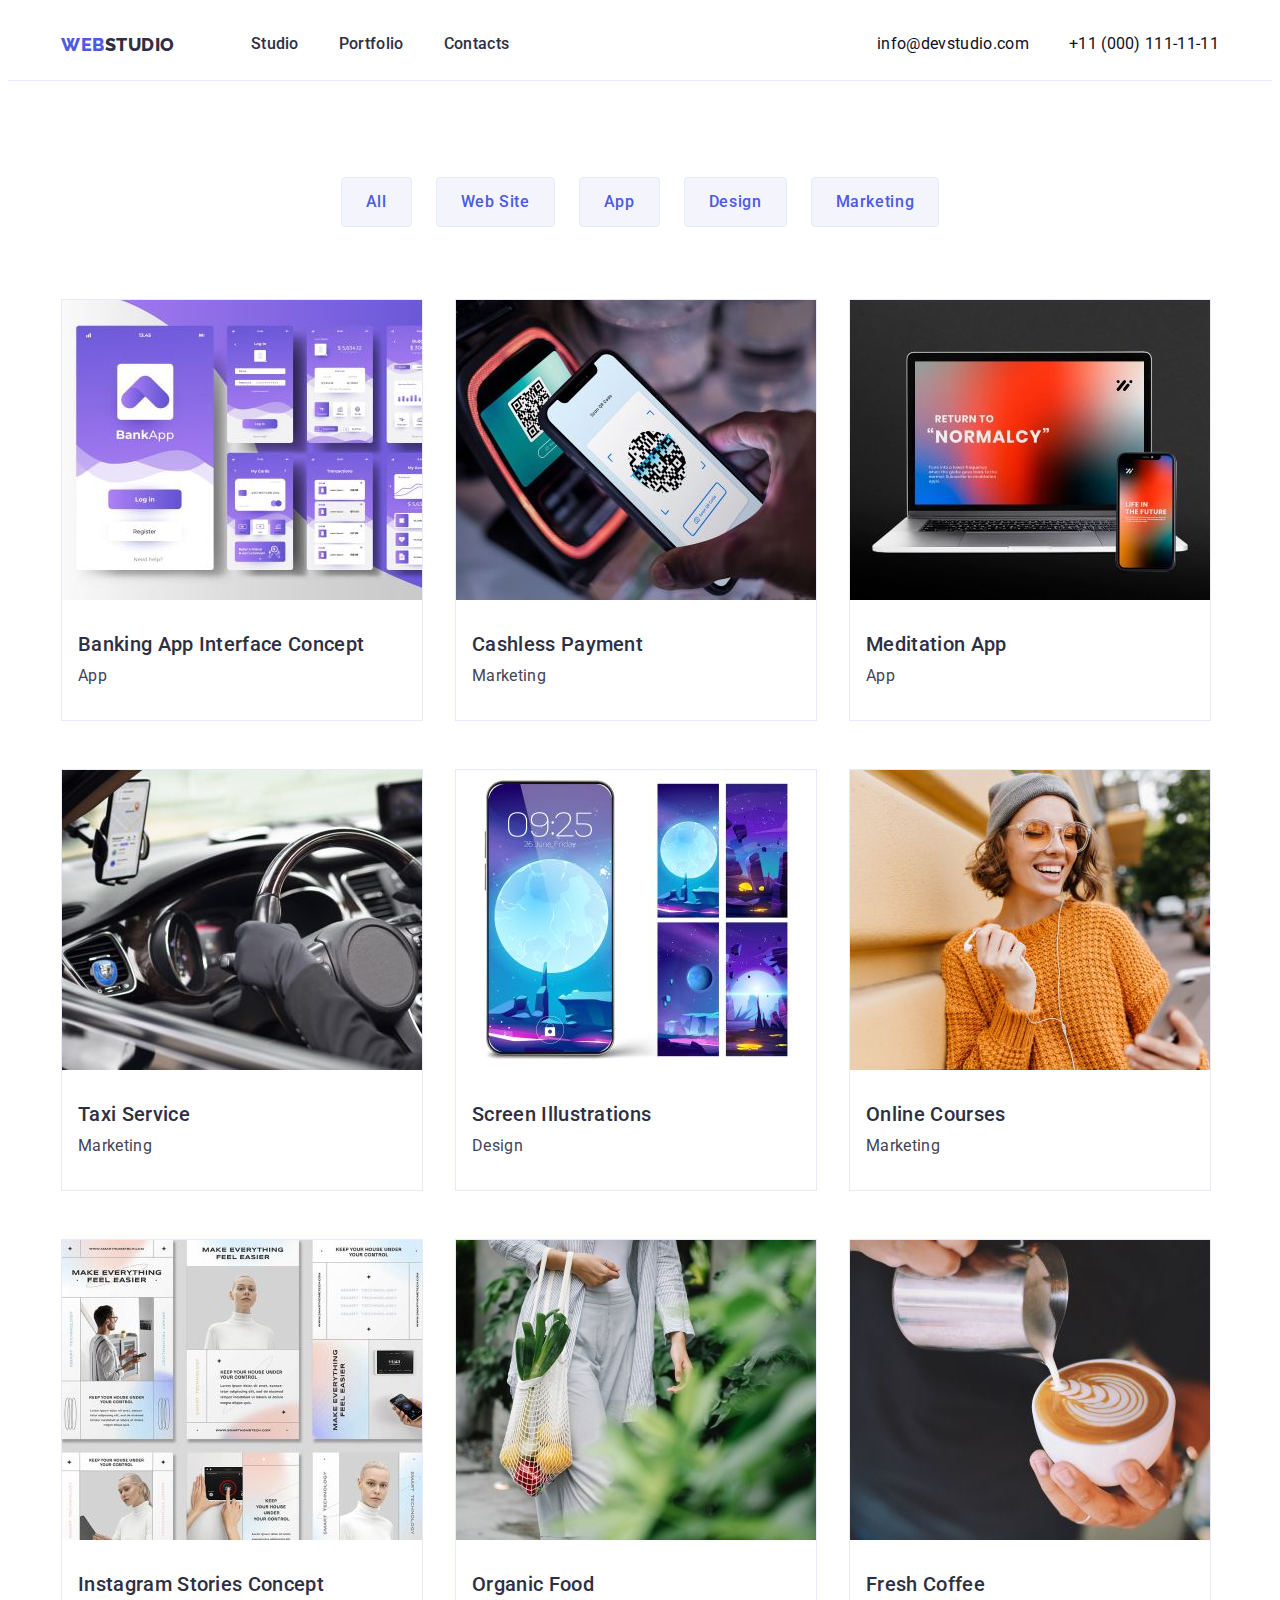
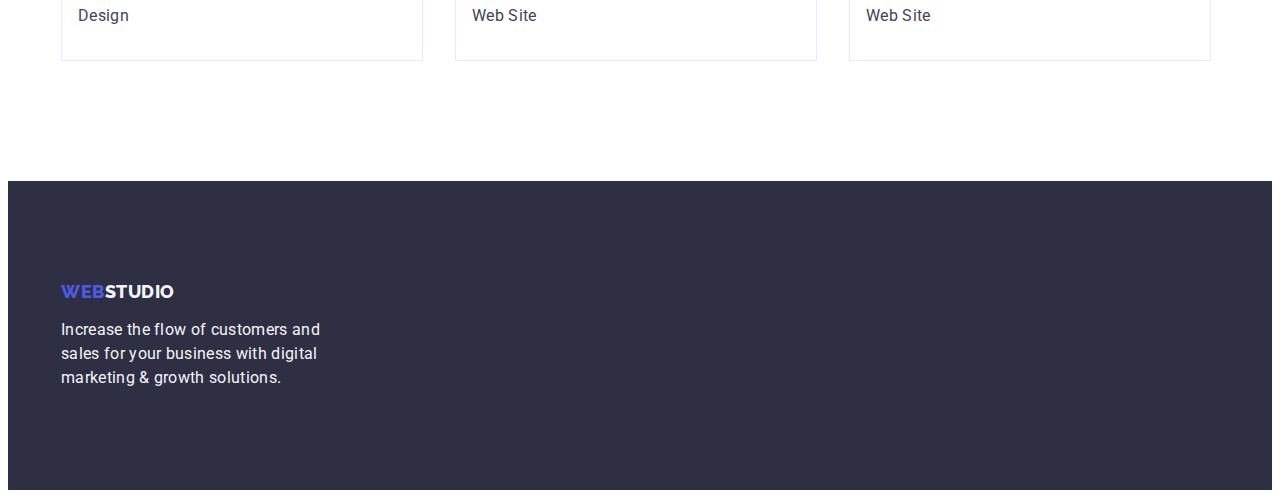
==== portfolio.html @ cfa7d6ca "previous build" ====
<!DOCTYPE html>
<html lang="en">
  <head>
    <meta charset="UTF-8" />
    <meta name="viewport" content="width=device-width, initial-scale=1.0" />
    <title>Portfolio</title>
    <link rel="preconnect" href="https://fonts.googleapis.com" />
    <link rel="preconnect" href="https://fonts.gstatic.com" crossorigin />
    <link
      href="https://fonts.googleapis.com/css2?family=Raleway:ital,wght@0,100..900;1,100..900&family=Roboto:wght@400;500;700&display=swap"
      rel="stylesheet"
    />
    <link
      rel="stylesheet"
      href="https://cdnjs.cloudflare.com/ajax/libs/modern-normalize/2.0.0/modern-normalize.min.css"
      integrity="sha512-4xo8blKMVCiXpTaLzQSLSw3KFOVPWhm/TRtuPVc4WG6kUgjH6J03IBuG7JZPkcWMxJ5huwaBpOpnwYElP/m6wg=="
      crossorigin="anonymous"
      referrerpolicy="no-referrer"
    />
    <link href="./css/styles.css" rel="stylesheet" />
  </head>
  <body>
    <!-- #region Header -->
    <header class="header">
      <div class="container">
        <a class="logo logo-dark" href="./index.html"
          ><span class="accent-color">WEB</span>STUDIO</a
        >
        <nav class="nav-contain">
          <ul class="header-navi">
            <li>
              <a class="header-nav-link" href="./index.html">Studio</a>
            </li>
            <li>
              <a class="header-nav-link" href="./portfolio.html">Portfolio</a>
            </li>
            <li>
              <a class="header-nav-link" href="./contacts.html/">Contacts</a>
            </li>
          </ul>
        </nav>
        <address class="header-adress-wrapper">
          <ul class="header-add">
            <li>
              <a class="header-address" href="mailto:info@devstudio.com"
                >info@devstudio.com</a
              >
            </li>
            <li>
              <a class="header-address" href="tel:+110001111111"
                >+11 (000) 111-11-11</a
              >
            </li>
          </ul>
        </address>
      </div>
    </header>
    <!-- #endregion -->
    <main>
      <!-- #region Buttons  -->
      <section class="buttons">
        <div class="container">
          <h1 class="visually-hidden">
            Portfolio of great development projects of our studio
          </h1>
          <ul class="buttons-wrapper">
            <li>
              <button class="portfolio-button" type="button">All</button>
            </li>
            <li>
              <button class="portfolio-button" type="button">Web Site</button>
            </li>
            <li>
              <button class="portfolio-button" type="button">App</button>
            </li>
            <li>
              <button class="portfolio-button" type="button">Design</button>
            </li>
            <li>
              <button class="portfolio-button" type="button">Marketing</button>
            </li>
          </ul>
        
        </div>
        <!-- #endregion -->
          <div class="container">
            <ul class="portfolio-cards-wrapper">
              <li class="portfolio-card">
                <img
                  src="./images/portfolio_pic-1.jpg"
                  width="360"
                  height="300"
                  alt="Application screenshot"
                />
                <div class="portfolio-card-text">
                  <h2 class="section-subheader">Banking App Interface Concept</h2>
                  <p class="portfolio-description">App</p>
                </div>
              </li>
              <li class="portfolio-card">
                <img
                  src="./images/portfolio_pic-2.jpg"
                  width="360"
                  height="300"
                  alt="Phone used to pay"
                />
                <div class="portfolio-card-text">
                  <h2 class="section-subheader">Cashless Payment</h2>
                  <p class="portfolio-description">Marketing</p>
                </div>
              </li>
              <li class="portfolio-card">
                <img
                  src="./images/portfolio_pic-3.jpg"
                  width="360"
                  height="300"
                  alt="Laptop and phone"
                />
                <div class="portfolio-card-text">
                  <h2 class="section-subheader">Meditation App</h2>
                  <p class="portfolio-description">App</p>
                </div>
              </li>
              <li class="portfolio-card">
                <img
                  src="./images/portfolio_pic-4.jpg"
                  width="360"
                  height="300"
                  alt="Taxi drivers seat"
                />
                <div class="portfolio-card-text">
                  <h2 class="section-subheader">Taxi Service</h2>
                  <p class="portfolio-description">Marketing</p>
                </div>
              </li>
              <li class="portfolio-card">
                <img
                  src="./images/portfolio_pic-5.jpg"
                  width="360"
                  height="300"
                  alt="Phone with a moon illustration"
                />
                <div class="portfolio-card-text">
                  <h2 class="section-subheader">Screen Illustrations</h2>
                  <p class="portfolio-description">Design</p>
                </div>
              </li>
              <li class="portfolio-card">
                <img
                  src="./images/portfolio_pic-6.jpg"
                  width="360"
                  height="300"
                  alt="Girl learning on the phone"
                />
                <div class="portfolio-card-text">
                  <h2 class="section-subheader">Online Courses</h2>
                  <p class="portfolio-description">Marketing</p>
                </div>
              </li>
              <li class="portfolio-card">
                <img
                  src="./images/portfolio_pic-7.jpg"
                  width="360"
                  height="300"
                  alt="Instagram stories screenshot"
                />
                <div class="portfolio-card-text">
                  <h2 class="section-subheader">Instagram Stories Concept</h2>
                  <p class="portfolio-description">Design</p>
                </div>
              </li>
              <li class="portfolio-card">
                <img
                  src="./images/portfolio_pic-8.jpg"
                  width="360"
                  height="300"
                  alt="Girl bringing vegetables in a bag"
                />
                <div class="portfolio-card-text">
                  <h2 class="section-subheader">Organic Food</h2>
                  <p class="portfolio-description">Web Site</p>
                </div>
              </li>
              <li class="portfolio-card">
                <img
                  src="./images/portfolio_pic-9.jpg"
                  width="360"
                  height="300"
                  alt="Coffe with latte art"
                />
                <div class="portfolio-card-text">
                  <h2 class="section-subheader">Fresh Coffee</h2>
                  <p class="portfolio-description">Web Site</p>
                </div>
              </li>
            </ul>
          </div>
        </section>

    <!-- #region Footer -->
    <footer class="footer">
      <div class="container">
        <a class="logo logo-light" href="./index.html"
          ><span class="accent-color">WEB</span>STUDIO</a
        >
        <p class="footer-text">
          Increase the flow of customers and sales for your business with
          digital marketing & growth solutions.
        </p>
      </div>
    </footer>
    <!-- #endregion -->
  </body>
</html>
---- css/styles.css ----
:root {
    --primary-header-background-cl: #2e2f42;
    --primary-text-cl: #0e0f25;
    --button-link-active-cl: #404bbf;
    --footer-white-cl: #f4f4fd;
    --logo-button-purple-cl: #4d5ae5;
    --subheader-description-cl: #434455;
    --base-fonts: Roboto, sans-serif;

}
body {
    font-family: var(--base-fonts);
    background-color: #fff;
    line-height: 1.5;
    font-size: 16px;
    letter-spacing: 0.02em;
    color:var(--primary-text-cl)
}

h1,
h2,
h3,
h4,
h5,
h6,
p {
    margin: 0;
}

ul,ol {
    list-style: none;
    text-decoration: none;
    margin: 0;
    padding-left: 0;
}
a {
    text-decoration: none;
}

button {
    cursor: pointer;
    font-family: Roboto, sans-serif;
}

img {
    display: block;
}

.container {
    max-width: 1158px;
    padding-left: 15px;
    padding-right: 15px;
    margin: 0 auto;

}

.visually-hidden {
    position: absolute;
    width: 1px;
    height: 1px;
    margin: -1px;
    border: 0;
    padding: 0;
    white-space: nowrap;
    clip-path: inset(100%);
    clip: rect(0 0 0 0);
    overflow: hidden;
}
a:hover {
    color:var(--button-link-active-cl)
}
a:focus {
    color:var(--button-link-active-cl)
}

.hero {
    background-color: var(--primary-header-background-cl);
    padding: 188px 0px;
}
.hero-title {
    color: #fff;
    text-align: center;
    font-weight: 700;
    font-size: 56px;
    line-height: 1.07143;
    max-width: 496px;
}

.hero-button {
    background-color: var(--logo-button-purple-cl);
    font-weight: 500;
    border: none;
    letter-spacing: 0.04em;
    color: #fff;
    font-family: Roboto, sans-serif;;
    line-height: 1.5;
    width: 169px;
    border-radius: 4px;
    padding: 16px 32px;
    white-space: nowrap;
    box-shadow: 0 4px 4px 0 rgba(0, 0, 0, 0.15);
}


    
.hero-wrapper {
    display: flex;
    flex-direction: column;
    gap: 48px;
    align-items: center;
    
}


.hero-button:hover {
    background-color: var(--button-link-active-cl);
}
.hero-button:focus {
    background-color: var(--button-link-active-cl);
}

.main-points {
    padding: 120px 0px;
}

.main-points-wrapper {
    display: flex;
    gap: 24px;
}

.main-points-h3 {
    margin-bottom: 8px;
}

.services {
    padding-bottom: 120px;
}

.services-wrapper {
    display: flex;
    margin-bottom: 120px;
    gap: 72px;
    flex-direction: column;
}

.services-header {
    margin-bottom: 72px;
}

.servicer-pictures-wrapper {
    display: flex;
    gap: 24px;

}

.logo {
    font-weight: 800;
    font-size: 18px;
    line-height: 1.16667;
    letter-spacing: 0.03em;
    text-transform: uppercase;
    font-family: "Raleway";
}
.logo-dark {
    color: var(--primary-header-background-cl);
    margin-right: 76px;
    
}
.logo-light {
    color: var(--footer-white-cl);
    margin-bottom: 16px;
    display: inline-block;
}
.accent-color {
    color: var(--logo-button-purple-cl);
}

.header {
    border-bottom: 1px solid #e7e9fc;
}

.header-adress-wrapper {
    margin-left: auto;
}

.header .container {
     display: flex;
     align-items: center;
}  

.header-nav-link {
    display:block;
    padding-top: 24px;
    padding-bottom: 24px;
    background-color: #fff;
    font-weight: 500;
    color: var(--primary-header-background-cl);
    
}
.nav-contain {
    display: flex;
    align-items: center;
}
.header-address {
    color:var(--primary-text-cl);
    font-style: normal;
    display: block;
    padding-top: 24px;
    padding-bottom: 24px;

    
}
.header-navi {
    display: flex;
    align-items: center;
    gap: 40px;
}
.header-add {
    display: flex;
    align-items: center;
    gap: 40px;
}
.footer {
    background-color: var(--primary-header-background-cl);
    color: var(--footer-white-cl);
    padding-top: 100px;
    padding-bottom: 100px;
}
    
.footer-text {
    max-width: 264px;
}

.section-team {
    background-color: var(--footer-white-cl);
    padding: 120px 0px;
}

.team-subheader {
    font-weight: 500;
    font-size: 20px;
    line-height: 1.2;
    color: var(--primary-header-background-cl);
}

.team-description {
    font-size: 16px;
    color: var(--subheader-description-cl);
}
.team-wrapper {
    display: flex;
    align-items: center;
    gap: 24px;

}
.team-card {
    border-radius: 0 0 4px 4px;
    width: 264px;
    box-shadow: 0 2px 1px 0 rgba(46, 47, 66, 0.08), 0 1px 1px 0 rgba(46, 47, 66, 0.16), 0 1px 6px 0 rgba(46, 47, 66, 0.08);
    background: #fff;
    background-color: #fff;
    text-align: center;
    margin-top: 72px;
    margin-bottom: 120px;
}

.teamcard-textbox {
    display: flex;
    flex-direction: column;
    padding: 0px 32px;
    padding: 32px 16px;
    background-color: #fff;
    gap: 8px;
}

.section-header {
    font-weight: 700;
    font-size: 36px;
    line-height: 1.11111;
    text-transform: capitalize;
    text-align: center;
    color: var(--primary-header-background-cl);
}
.section-subheader {
    font-weight: 500;
    font-size: 20px;
    line-height: 1.2;
    color: var(--primary-header-background-cl);
}
.subheader-description {
    color: var(--subheader-description-cl);
    background-color: #fff;
}

.buttons {
    padding-top: 96px;
    padding-bottom: 120px;
}

.buttons-wrapper {
    display: flex;
    justify-content: center;
    gap: 24px;
    margin-bottom: 72px;
}

.portfolio-button {
    color: var(--logo-button-purple-cl);
    font-weight: 500;
    font-size: 16px;
    line-height: 1.5;
    letter-spacing: 0.04em;
    text-align: center;
    background-color: var(--footer-white-cl);
    font-family: var(--base-fonts);
    white-space: nowrap;
    padding: 12px 24px;
    border: 1px solid #e7e9fc;
    border-radius: 4px;
}

.portfolio-cards-wrapper {
    display: grid;
    grid-template-columns: repeat(3, 1fr);
    grid-row-gap: 48px;
    grid-column-gap: 24px;
}

.portfolio-card {
    display: flex;
    flex-direction: column;
    border: 1px solid #e7e9fc;
    width: 360px;
    overflow: hidden;
}

.portfolio-card-text {
    display: flex;
    flex-direction: column;
    padding-left: 16px;
    padding-bottom: 32px;
    padding-top: 32px;
    gap: 8px;
}

.portfolio-description {
    font-size: 16px;
    color: var(--subheader-description-cl);
}

.portfolio-button:hover{
   color: #fff;
   background-color: var(--button-link-active-cl); 
}
.portfolio-button:focus{
   color: #fff;
   background-color: var(--button-link-active-cl); 
}
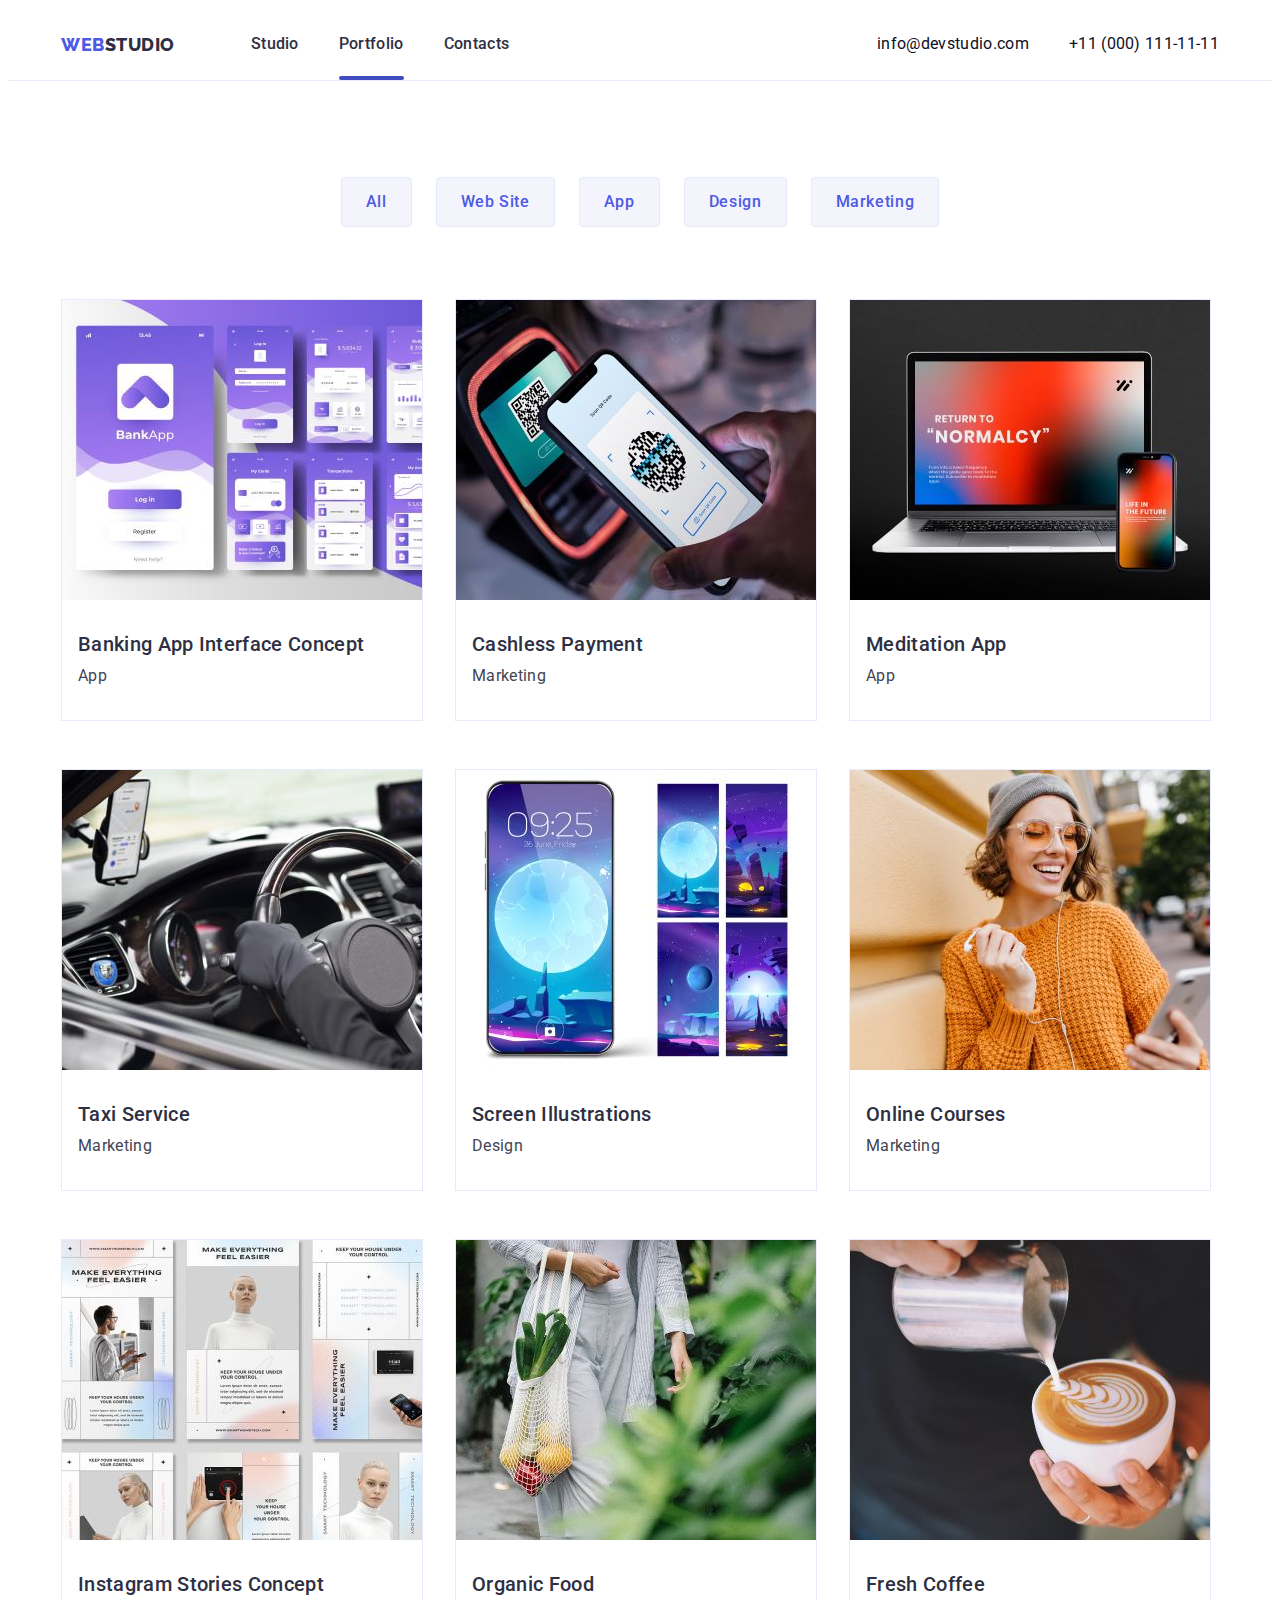
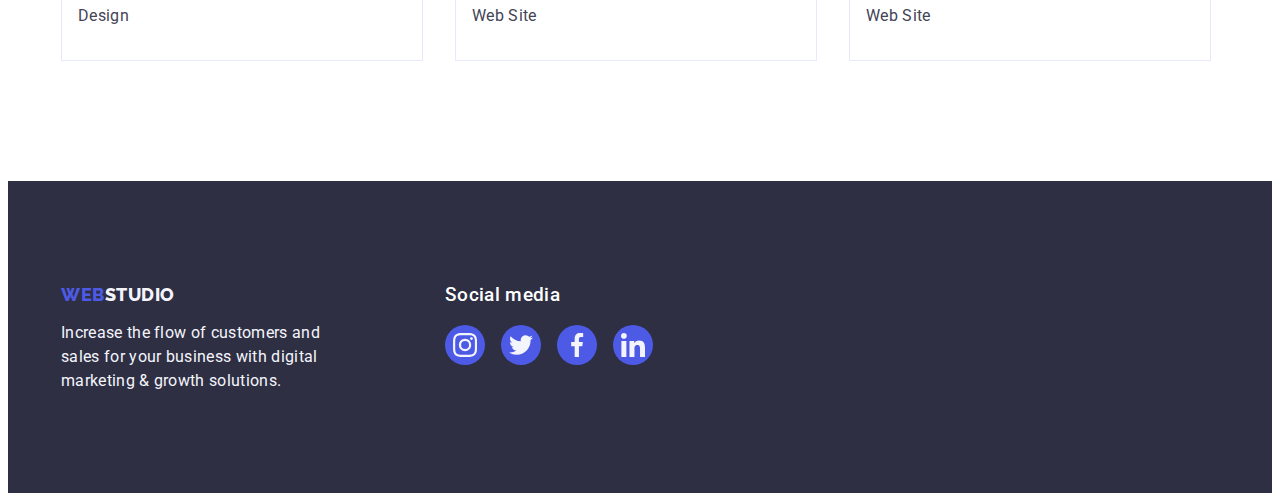
==== commit 0d55868d: "new elements" ====
--- a/portfolio.html
+++ b/portfolio.html
@@ -20,7 +20,7 @@
     <link href="./css/styles.css" rel="stylesheet" />
   </head>
   <body>
-    <!-- #region Header -->
+   <!-- #region Header -->
     <header class="header">
       <div class="container">
         <a class="logo logo-dark" href="./index.html"
@@ -28,13 +28,13 @@
         >
         <nav class="nav-contain">
           <ul class="header-navi">
-            <li>
+            <li class="header-navigation-wrapper">
               <a class="header-nav-link" href="./index.html">Studio</a>
             </li>
-            <li>
-              <a class="header-nav-link" href="./portfolio.html">Portfolio</a>
-            </li>
-            <li>
+            <li class="header-navigation-wrapper">
+              <a class="header-nav-link current" href="./portfolio.html">Portfolio</a>
+            </li>
+            <li class="header-navigation-wrapper">
               <a class="header-nav-link" href="./contacts.html/">Contacts</a>
             </li>
           </ul>
@@ -56,6 +56,7 @@
       </div>
     </header>
     <!-- #endregion -->
+
     <main>
       <!-- #region Buttons  -->
       <section class="buttons">
@@ -83,111 +84,157 @@
         
         </div>
         <!-- #endregion -->
-          <div class="container">
+        <!-- #region Portfolio-Cards -->
+        <div class="container">
             <ul class="portfolio-cards-wrapper">
               <li class="portfolio-card">
-                <img
-                  src="./images/portfolio_pic-1.jpg"
-                  width="360"
-                  height="300"
-                  alt="Application screenshot"
-                />
+                <div class="portfolio-card-image-wrapper">
+                  <img
+                    src="./images/portfolio_pic-1.jpg"
+                    width="360"
+                    height="300"
+                    alt="Application screenshot"
+                  />
+                  <div class="overlay">
+                    <p class="overlay-text">14 Stylish and User-Friendly App Design Concepts · Task Manager App · Calorie Tracker App · Exotic Fruit Ecommerce App · Cloud Storage App </p>
+                  </div>
+                </div>
                 <div class="portfolio-card-text">
                   <h2 class="section-subheader">Banking App Interface Concept</h2>
                   <p class="portfolio-description">App</p>
                 </div>
               </li>
               <li class="portfolio-card">
-                <img
-                  src="./images/portfolio_pic-2.jpg"
-                  width="360"
-                  height="300"
-                  alt="Phone used to pay"
-                />
+                <div class="portfolio-card-image-wrapper">
+                  <img
+                    src="./images/portfolio_pic-2.jpg"
+                    width="360"
+                    height="300"
+                    alt="Phone used to pay"
+                  />
+                  <div class="overlay">
+                    <p class="overlay-text">14 Stylish and User-Friendly App Design Concepts · Task Manager App · Calorie Tracker App · Exotic Fruit Ecommerce App · Cloud Storage App</p>
+                  </div>
+                </div>
                 <div class="portfolio-card-text">
                   <h2 class="section-subheader">Cashless Payment</h2>
                   <p class="portfolio-description">Marketing</p>
                 </div>
               </li>
               <li class="portfolio-card">
-                <img
-                  src="./images/portfolio_pic-3.jpg"
-                  width="360"
-                  height="300"
-                  alt="Laptop and phone"
-                />
+                <div class="portfolio-card-image-wrapper">
+                  <img
+                    src="./images/portfolio_pic-3.jpg"
+                    width="360"
+                    height="300"
+                    alt="Laptop and phone"
+                  />
+                  <div class="overlay">
+                    <p class="overlay-text">14 Stylish and User-Friendly App Design Concepts · Task Manager App · Calorie Tracker App · Exotic Fruit Ecommerce App · Cloud Storage App</p>
+                  </div>
+                </div>
                 <div class="portfolio-card-text">
                   <h2 class="section-subheader">Meditation App</h2>
                   <p class="portfolio-description">App</p>
                 </div>
               </li>
               <li class="portfolio-card">
-                <img
-                  src="./images/portfolio_pic-4.jpg"
-                  width="360"
-                  height="300"
-                  alt="Taxi drivers seat"
-                />
+                <div class="portfolio-card-image-wrapper">
+                  <img
+                    src="./images/portfolio_pic-4.jpg"
+                    width="360"
+                    height="300"
+                    alt="Taxi drivers seat"
+                  />
+                  <div class="overlay">
+                    <p class="overlay-text">14 Stylish and User-Friendly App Design Concepts · Task Manager App · Calorie Tracker App · Exotic Fruit Ecommerce App · Cloud Storage App</p>
+                  </div>
+                </div>
                 <div class="portfolio-card-text">
                   <h2 class="section-subheader">Taxi Service</h2>
                   <p class="portfolio-description">Marketing</p>
                 </div>
               </li>
               <li class="portfolio-card">
-                <img
-                  src="./images/portfolio_pic-5.jpg"
-                  width="360"
-                  height="300"
-                  alt="Phone with a moon illustration"
-                />
+                <div class="portfolio-card-image-wrapper">
+                  <img
+                    src="./images/portfolio_pic-5.jpg"
+                    width="360"
+                    height="300"
+                    alt="Phone with a moon illustration"
+                  />
+                  <div class="overlay">
+                    <p class="overlay-text">14 Stylish and User-Friendly App Design Concepts · Task Manager App · Calorie Tracker App · Exotic Fruit Ecommerce App · Cloud Storage App</p>
+                  </div>
+                </div>
                 <div class="portfolio-card-text">
                   <h2 class="section-subheader">Screen Illustrations</h2>
                   <p class="portfolio-description">Design</p>
                 </div>
               </li>
               <li class="portfolio-card">
-                <img
-                  src="./images/portfolio_pic-6.jpg"
-                  width="360"
-                  height="300"
-                  alt="Girl learning on the phone"
-                />
+                <div class="portfolio-card-image-wrapper">
+                  <img
+                    src="./images/portfolio_pic-6.jpg"
+                    width="360"
+                    height="300"
+                    alt="Girl learning on the phone"
+                  />
+                  <div class="overlay">
+                    <p class="overlay-text">14 Stylish and User-Friendly App Design Concepts · Task Manager App · Calorie Tracker App · Exotic Fruit Ecommerce App · Cloud Storage App</p>
+                  </div>
+                </div>
                 <div class="portfolio-card-text">
                   <h2 class="section-subheader">Online Courses</h2>
                   <p class="portfolio-description">Marketing</p>
                 </div>
               </li>
               <li class="portfolio-card">
-                <img
-                  src="./images/portfolio_pic-7.jpg"
-                  width="360"
-                  height="300"
-                  alt="Instagram stories screenshot"
-                />
+                <div class="portfolio-card-image-wrapper">
+                  <img
+                    src="./images/portfolio_pic-7.jpg"
+                    width="360"
+                    height="300"
+                    alt="Instagram stories screenshot"
+                  />
+                  <div class="overlay">
+                    <p class="overlay-text">14 Stylish and User-Friendly App Design Concepts · Task Manager App · Calorie Tracker App · Exotic Fruit Ecommerce App · Cloud Storage App</p>
+                  </div>
+                </div>
                 <div class="portfolio-card-text">
                   <h2 class="section-subheader">Instagram Stories Concept</h2>
                   <p class="portfolio-description">Design</p>
                 </div>
               </li>
               <li class="portfolio-card">
-                <img
-                  src="./images/portfolio_pic-8.jpg"
-                  width="360"
-                  height="300"
-                  alt="Girl bringing vegetables in a bag"
-                />
+                <div class="portfolio-card-image-wrapper">
+                  <img
+                    src="./images/portfolio_pic-8.jpg"
+                    width="360"
+                    height="300"
+                    alt="Girl bringing vegetables in a bag"
+                  />
+                  <div class="overlay">
+                    <p class="overlay-text">14 Stylish and User-Friendly App Design Concepts · Task Manager App · Calorie Tracker App · Exotic Fruit Ecommerce App · Cloud Storage App</p>
+                  </div>
+                </div>
                 <div class="portfolio-card-text">
                   <h2 class="section-subheader">Organic Food</h2>
                   <p class="portfolio-description">Web Site</p>
                 </div>
               </li>
               <li class="portfolio-card">
-                <img
-                  src="./images/portfolio_pic-9.jpg"
-                  width="360"
-                  height="300"
-                  alt="Coffe with latte art"
-                />
+                <div class="portfolio-card-image-wrapper">
+                  <img
+                    src="./images/portfolio_pic-9.jpg"
+                    width="360"
+                    height="300"
+                    alt="Coffe with latte art"
+                  />
+                  <div class="overlay">
+                    <p class="overlay-text">14 Stylish and User-Friendly App Design Concepts · Task Manager App · Calorie Tracker App · Exotic Fruit Ecommerce App · Cloud Storage App</p>
+                  </div>
+                </div>
                 <div class="portfolio-card-text">
                   <h2 class="section-subheader">Fresh Coffee</h2>
                   <p class="portfolio-description">Web Site</p>
@@ -196,19 +243,56 @@
             </ul>
           </div>
         </section>
+    <!-- #endregion -->
 
     <!-- #region Footer -->
     <footer class="footer">
-      <div class="container">
-        <a class="logo logo-light" href="./index.html"
-          ><span class="accent-color">WEB</span>STUDIO</a
-        >
-        <p class="footer-text">
-          Increase the flow of customers and sales for your business with
-          digital marketing & growth solutions.
-        </p>
+      <div class="container footer-wrapper">
+        <div>
+          <a class="logo logo-light" href="./index.html"
+            ><span class="accent-color">WEB</span>STUDIO</a
+          >
+          <p class="footer-text">
+            Increase the flow of customers and sales for your business with
+            digital marketing & growth solutions.
+          </p>
+        </div>
+        <div>
+          <h3 class="socials-text">Social media</h3>
+          <ul class="socials-icons-wrapper">
+            <li>
+              <a class="socials-icons-box" href="https://www.instagram.com/">
+                <svg class="socials-icons" width="24px" height="24px">
+                  <use href="./images/icons.svg#icon-instagram-1"></use>
+                </svg>
+              </a>
+            </li>
+            <li>
+              <a class="socials-icons-box" href="">
+                <svg class="socials-icons" width="24px" height="24px">
+                  <use href="./images/icons.svg#icon-twitter-1"></use>
+                </svg>
+              </a>
+            </li>
+            <li>
+              <a class="socials-icons-box" href="https://www.facebook.com/">
+                <svg class="socials-icons" width="24px" height="24px">
+                  <use href="./images/icons.svg#icon-facebook-1"></use>
+                </svg>
+              </a>
+            </li>
+            <li>
+              <a class="socials-icons-box" href="https://www.linkedin.com/">
+                <svg class="socials-icons" width="24px" height="24px">
+                  <use href="./images/icons.svg#icon-linkedin-1"></use>
+                </svg>
+              </a>
+            </li>
+          </ul>
+        </div>
       </div>
     </footer>
     <!-- #endregion -->
+    <script src="./js/modal.js"></script>
   </body>
 </html>
--- a/css/styles.css
+++ b/css/styles.css
@@ -6,8 +6,11 @@
     --logo-button-purple-cl: #4d5ae5;
     --subheader-description-cl: #434455;
     --base-fonts: Roboto, sans-serif;
-
-}
+    --transition: 250ms cubic-bezier(0.4, 0, 0.2, 1);
+
+}
+
+/* #region Basic classes */
 body {
     font-family: var(--base-fonts);
     background-color: #fff;
@@ -35,6 +38,8 @@
 }
 a {
     text-decoration: none;
+    transition: var(--transition);
+    transition-property: color;
 }
 
 button {
@@ -72,10 +77,20 @@
 a:focus {
     color:var(--button-link-active-cl)
 }
-
+/* #endregion */
+
+/* #region Hero */
 .hero {
-    background-color: var(--primary-header-background-cl);
+    max-width: 1440px;
+    margin: 0 auto; 
+    background-image: linear-gradient(rgba(46, 47, 66, 0.7),
+                rgba(46, 47, 66, 0.7)), url(../images/hero-bg.jpg);
+    background-repeat: no-repeat;
+    background-position: center;
+    background-size: cover;
     padding: 188px 0px;
+
+
 }
 .hero-title {
     color: #fff;
@@ -99,6 +114,8 @@
     padding: 16px 32px;
     white-space: nowrap;
     box-shadow: 0 4px 4px 0 rgba(0, 0, 0, 0.15);
+    transition: var(--transition);
+    transition-property: background-color;
 }
 
 
@@ -118,7 +135,9 @@
 .hero-button:focus {
     background-color: var(--button-link-active-cl);
 }
-
+/* #endregion */
+
+/* #region Main points */
 .main-points {
     padding: 120px 0px;
 }
@@ -131,6 +150,24 @@
 .main-points-h3 {
     margin-bottom: 8px;
 }
+
+.main-points-icon-box {
+    border-radius: 4px;
+    width: 264px;
+    height: 112px;
+    background: var(--footer-white-cl);
+    padding: 24px 100px;
+    align-items: center;
+    justify-items: center;
+    margin-bottom: 8px;
+}
+
+.main-points-icon {}
+
+
+/* #endregion */
+
+/* #region Services */
 
 .services {
     padding-bottom: 120px;
@@ -150,9 +187,11 @@
 .servicer-pictures-wrapper {
     display: flex;
     gap: 24px;
-
-}
-
+    
+}
+/* #endregion */
+
+/* #region Logo */
 .logo {
     font-weight: 800;
     font-size: 18px;
@@ -174,7 +213,9 @@
 .accent-color {
     color: var(--logo-button-purple-cl);
 }
-
+/* #endregion */
+
+/* #region Header */
 .header {
     border-bottom: 1px solid #e7e9fc;
 }
@@ -184,8 +225,8 @@
 }
 
 .header .container {
-     display: flex;
-     align-items: center;
+    display: flex;
+    align-items: center;
 }  
 
 .header-nav-link {
@@ -207,9 +248,29 @@
     display: block;
     padding-top: 24px;
     padding-bottom: 24px;
-
-    
-}
+    
+    
+}
+
+.header-navigation-wrapper {
+    position: relative;
+}
+
+.header-nav-link::after {
+    color: transparent;
+    width: 100%;
+    content: "";
+    position: absolute;
+    border-radius: 2px;
+    height: 4px;
+    bottom: 0;
+    left: 0;
+}
+
+.header-nav-link.current::after {
+    background: var(--button-link-active-cl);
+}
+
 .header-navi {
     display: flex;
     align-items: center;
@@ -220,22 +281,65 @@
     align-items: center;
     gap: 40px;
 }
+/* #endregion */
+
+/* #region Footer */
+.footer-wrapper {
+    display: flex;
+    gap: 120px;
+    align-items: baseline;
+}
+
 .footer {
     background-color: var(--primary-header-background-cl);
-    color: var(--footer-white-cl);
     padding-top: 100px;
     padding-bottom: 100px;
 }
-    
+
 .footer-text {
+    color: var(--footer-white-cl);
     max-width: 264px;
 }
 
+.socials-text {
+    font-weight: 500;
+    color: #fff;
+}
+
+.socials-icons-wrapper {
+    display: flex;
+    gap: 16px;
+    margin-top: 16px;
+}
+
+.socials-icons-box {
+    display: flex;
+    justify-content: center;
+    align-items: center;
+    width: 40px;
+    height: 40px;
+    border-radius: 50%;
+    background-color: var(--logo-button-purple-cl);
+    transition-property: background-color;
+    transition: var(--transition);
+    
+}
+
+.socials-icons-box:hover {
+    background-color: #31d0aa;
+}
+.socials-icons-box:focus {
+    background-color: #31d0aa;
+}
+
+
+/* #endregion */
+
+/* #region Team */
 .section-team {
     background-color: var(--footer-white-cl);
     padding: 120px 0px;
 }
-
 .team-subheader {
     font-weight: 500;
     font-size: 20px;
@@ -273,6 +377,81 @@
     gap: 8px;
 }
 
+.team-socials-icons-wrapper {
+    display: flex;
+    gap: 24px;
+}
+
+.team-socials-icons-box {
+    display: flex;
+    justify-content: center;
+    align-items: center;
+    width: 40px;
+    height: 40px;
+    border-radius: 50%;
+    background-color: var(--logo-button-purple-cl);
+    transition-property: background-color;
+    transition: var(--transition);
+}
+
+.team-card:hover .team-socials-icons-box {
+    background-color: #404bbf;
+}
+
+
+/* #endregion */
+
+/* #region Customers */
+
+.section-customers {
+    padding: 120px 0;
+
+}
+
+.customers-icons-wrapper {
+    display: flex;
+    gap: 24px;
+    padding: 0 156px;
+    align-items: center;
+    justify-content: center;
+}
+
+.customer-icons-box {
+    border: 1px solid #8e8f99;
+    border-radius: 4px;
+    width: 168px;
+    height: 88px;
+    display: flex;
+    justify-content: center;
+    align-items: center;
+    transition-property: border-color;
+    transition: var(--transition);
+}
+
+.customer-icon {
+    fill: #8e8f99;
+    transition-property: fill;
+    transition: var(--transition);
+}
+
+.customer-icons-box:hover {
+    border-color: #404bbf;
+}
+
+.customer-icons-box:hover .customer-icon {
+    fill: #404bbf;
+}
+.customer-icons-box:focus {
+    border-color: #404bbf;
+}
+
+.customer-icons-box:focus .customer-icon {
+    fill: #404bbf;
+}
+
+/* #endregion */
+
+/* #region Headings/subheadings */
 .section-header {
     font-weight: 700;
     font-size: 36px;
@@ -291,7 +470,9 @@
     color: var(--subheader-description-cl);
     background-color: #fff;
 }
-
+/* #endregion */
+
+/* #region Buttons */
 .buttons {
     padding-top: 96px;
     padding-bottom: 120px;
@@ -317,8 +498,26 @@
     padding: 12px 24px;
     border: 1px solid #e7e9fc;
     border-radius: 4px;
-}
-
+    transition: var(--transition);
+    transition-property: color, background-color, background, box-shadox;
+}
+
+.portfolio-button:hover{
+    color: #fff;
+    background-color: var(--button-link-active-cl);
+    box-shadow: 0 2px 2px 0 rgba(0, 0, 0, 0.12), 0 2px 1px 0 rgba(0, 0, 0, 0.08), 0 3px 1px 0 rgba(0, 0, 0, 0.1);
+    background: #404bbf;
+}
+
+.portfolio-button:focus{
+    color: #fff;
+    background-color: var(--button-link-active-cl);
+    box-shadow: 0 2px 2px 0 rgba(0, 0, 0, 0.12), 0 2px 1px 0 rgba(0, 0, 0, 0.08), 0 3px 1px 0 rgba(0, 0, 0, 0.1);
+    background: #404bbf;
+}
+/* #endregion */
+
+/* #region Portfolio-cards */
 .portfolio-cards-wrapper {
     display: grid;
     grid-template-columns: repeat(3, 1fr);
@@ -327,11 +526,27 @@
 }
 
 .portfolio-card {
+    
     display: flex;
     flex-direction: column;
     border: 1px solid #e7e9fc;
     width: 360px;
     overflow: hidden;
+}
+
+.portfolio-card:focus {
+    box-shadow: 0 2px 1px 0 rgba(46, 47, 66, 0.08), 0 1px 1px 0 rgba(46, 47, 66, 0.16), 0 1px 6px 0 rgba(46, 47, 66, 0.08);
+}
+.portfolio-card:hover {
+    box-shadow: 0 2px 1px 0 rgba(46, 47, 66, 0.08), 0 1px 1px 0 rgba(46, 47, 66, 0.16), 0 1px 6px 0 rgba(46, 47, 66, 0.08);
+}
+
+.portfolio-card:hover .overlay {
+    transform: translateY(0);
+}
+
+.portfolio-card:focus .overlay {
+    transform: translateY(0);
 }
 
 .portfolio-card-text {
@@ -348,12 +563,116 @@
     color: var(--subheader-description-cl);
 }
 
-.portfolio-button:hover{
-   color: #fff;
-   background-color: var(--button-link-active-cl); 
-}
-.portfolio-button:focus{
-   color: #fff;
-   background-color: var(--button-link-active-cl); 
-}
-
+.portfolio-card-image-wrapper {
+    position: relative;
+    overflow: hidden;
+}
+
+.overlay {
+    background: #4d5ae5;
+    position: absolute;
+    top: 0;
+    left: 0; 
+    width: 100%;
+    height: 100%;
+    padding-top: 40px;
+    padding-left: 32px;
+    padding-right: 32px ;
+    
+    transform: translateY(100%);
+    transition: var(--transition);
+    
+    transition-property: transform;
+}
+
+.overlay-text {
+    color: #f4f4fd;
+}
+
+/* #endregion */
+
+/* #region Modal */
+.backdrop {
+    position: fixed;
+    top: 0;
+    left: 0;
+    width: 100%;
+    height: 100%;
+    background-color: rgba(46, 47, 66, 0.4);
+    
+    transition-property: opacity, visibility;
+    transition: 300ms ease-in;
+
+}
+
+.modal {
+    max-width: 408px;
+    min-height: 584px;
+    width: 100%;
+    position: absolute;
+    top: 50%;
+    left: 50%;
+    transform: translateX(-50%) translateY(-50%) scale(1);
+    border-radius: 4px;
+    box-shadow: 0 2px 1px 0 rgba(0, 0, 0, 0.2), 0 1px 3px 0 rgba(0, 0, 0, 0.12), 0 1px 1px 0 rgba(0, 0, 0, 0.14);
+    background: #fcfcfc;
+    transition: 300ms ease-in;
+    transition-property: opacity, transform;
+}
+
+.modal-button {
+    border: 1px solid rgba(0, 0, 0, 0.1);
+    background-color: #e7e9fc;
+    height: 24px;
+    width: 24px;
+    border-radius: 100%;
+    position: absolute;
+    top: 24px;
+    right: 24px;
+    
+    transition: background-color;
+    transition: var(--transition);
+}
+
+
+.modal-button:hover {
+    background-color: #404bbf;
+    border: none;
+}
+
+.modal-button:hover .modal-button-icon {
+    fill: #fff;
+}
+
+.modal-button:focus {
+    background-color: #404bbf;
+    border: none;
+}
+
+.modal-button:focus .modal-button-icon {
+    fill: #fff;
+}
+
+.modal-button-icon {
+    fill: rgba(0, 0, 0, 1);
+    padding: auto;
+    align-items: center;
+    justify-content: center;
+
+    transition: fill;
+    transition: var(--transition);
+}
+
+.backdrop.is-hidden {
+    visibility: hidden;
+    pointer-events: none;
+    opacity: 0;
+    transition-delay: 300ms;
+}
+
+.backdrop.is-hidden .modal {
+    opacity: 0;
+    transition-delay: 0;
+    transform: translateX(-50%) translateY(-50%)  scale(0,2);
+}
+/* #endregion */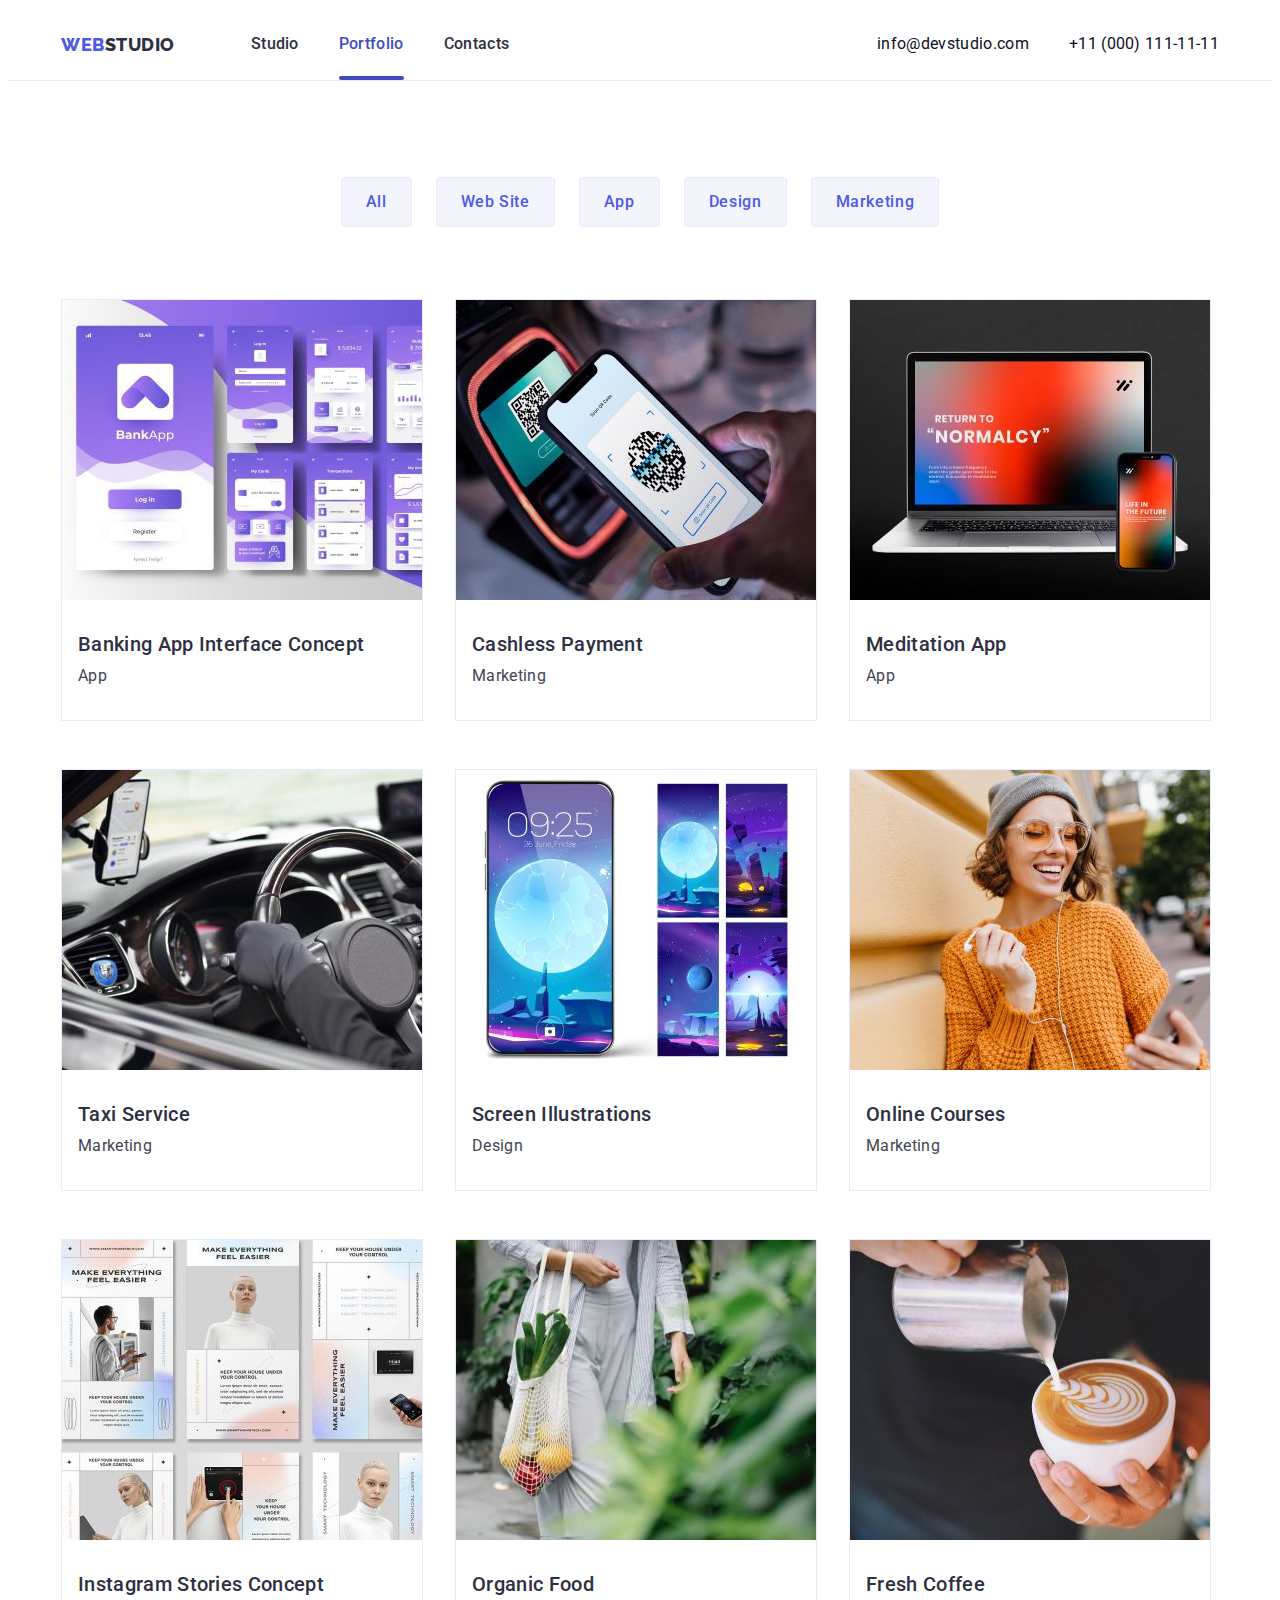
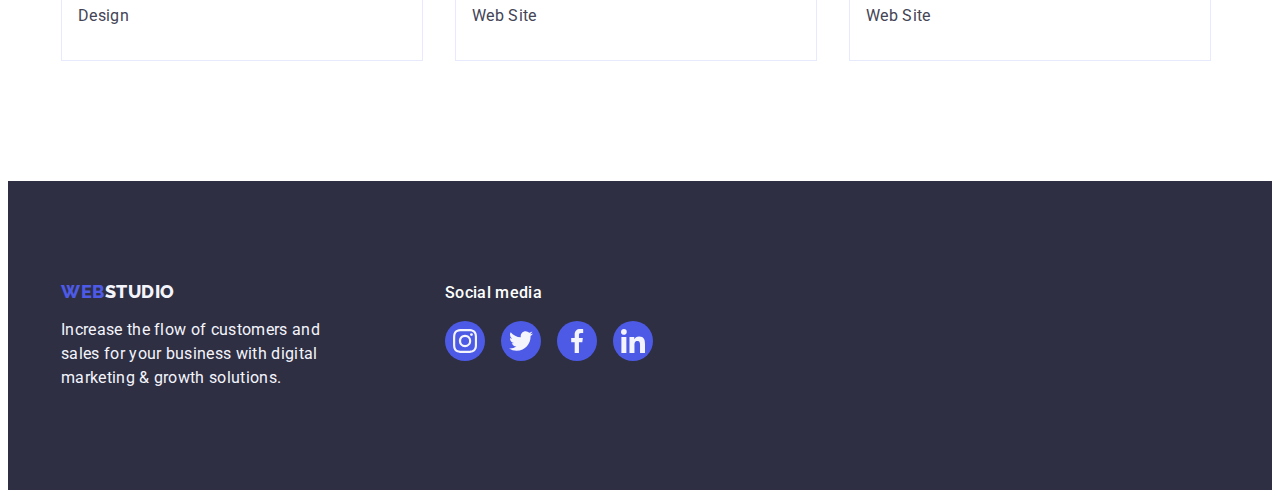
==== commit ddd87187: "new fixes" ====
--- a/portfolio.html
+++ b/portfolio.html
@@ -258,7 +258,7 @@
           </p>
         </div>
         <div>
-          <h3 class="socials-text">Social media</h3>
+          <p class="socials-text">Social media</p>
           <ul class="socials-icons-wrapper">
             <li>
               <a class="socials-icons-box" href="https://www.instagram.com/">
--- a/css/styles.css
+++ b/css/styles.css
@@ -156,9 +156,9 @@
     width: 264px;
     height: 112px;
     background: var(--footer-white-cl);
-    padding: 24px 100px;
-    align-items: center;
-    justify-items: center;
+    display: flex;
+    justify-content: center;
+    align-items: center;
     margin-bottom: 8px;
 }
 
@@ -267,6 +267,11 @@
     left: 0;
 }
 
+.current {
+    position: relative;
+    color: #404bbf;
+}
+
 .header-nav-link.current::after {
     background: var(--button-link-active-cl);
 }
@@ -364,8 +369,7 @@
     background: #fff;
     background-color: #fff;
     text-align: center;
-    margin-top: 72px;
-    margin-bottom: 120px;
+    margin-top: 72px; 
 }
 
 .teamcard-textbox {
@@ -394,7 +398,7 @@
     transition: var(--transition);
 }
 
-.team-card:hover .team-socials-icons-box {
+.team-socials-icons-box:hover {
     background-color: #404bbf;
 }
 
@@ -629,6 +633,10 @@
     position: absolute;
     top: 24px;
     right: 24px;
+    padding: 0;
+    display: flex;
+    justify-content: center;
+    align-items: center;
     
     transition: background-color;
     transition: var(--transition);
@@ -655,9 +663,7 @@
 
 .modal-button-icon {
     fill: rgba(0, 0, 0, 1);
-    padding: auto;
-    align-items: center;
-    justify-content: center;
+
 
     transition: fill;
     transition: var(--transition);
